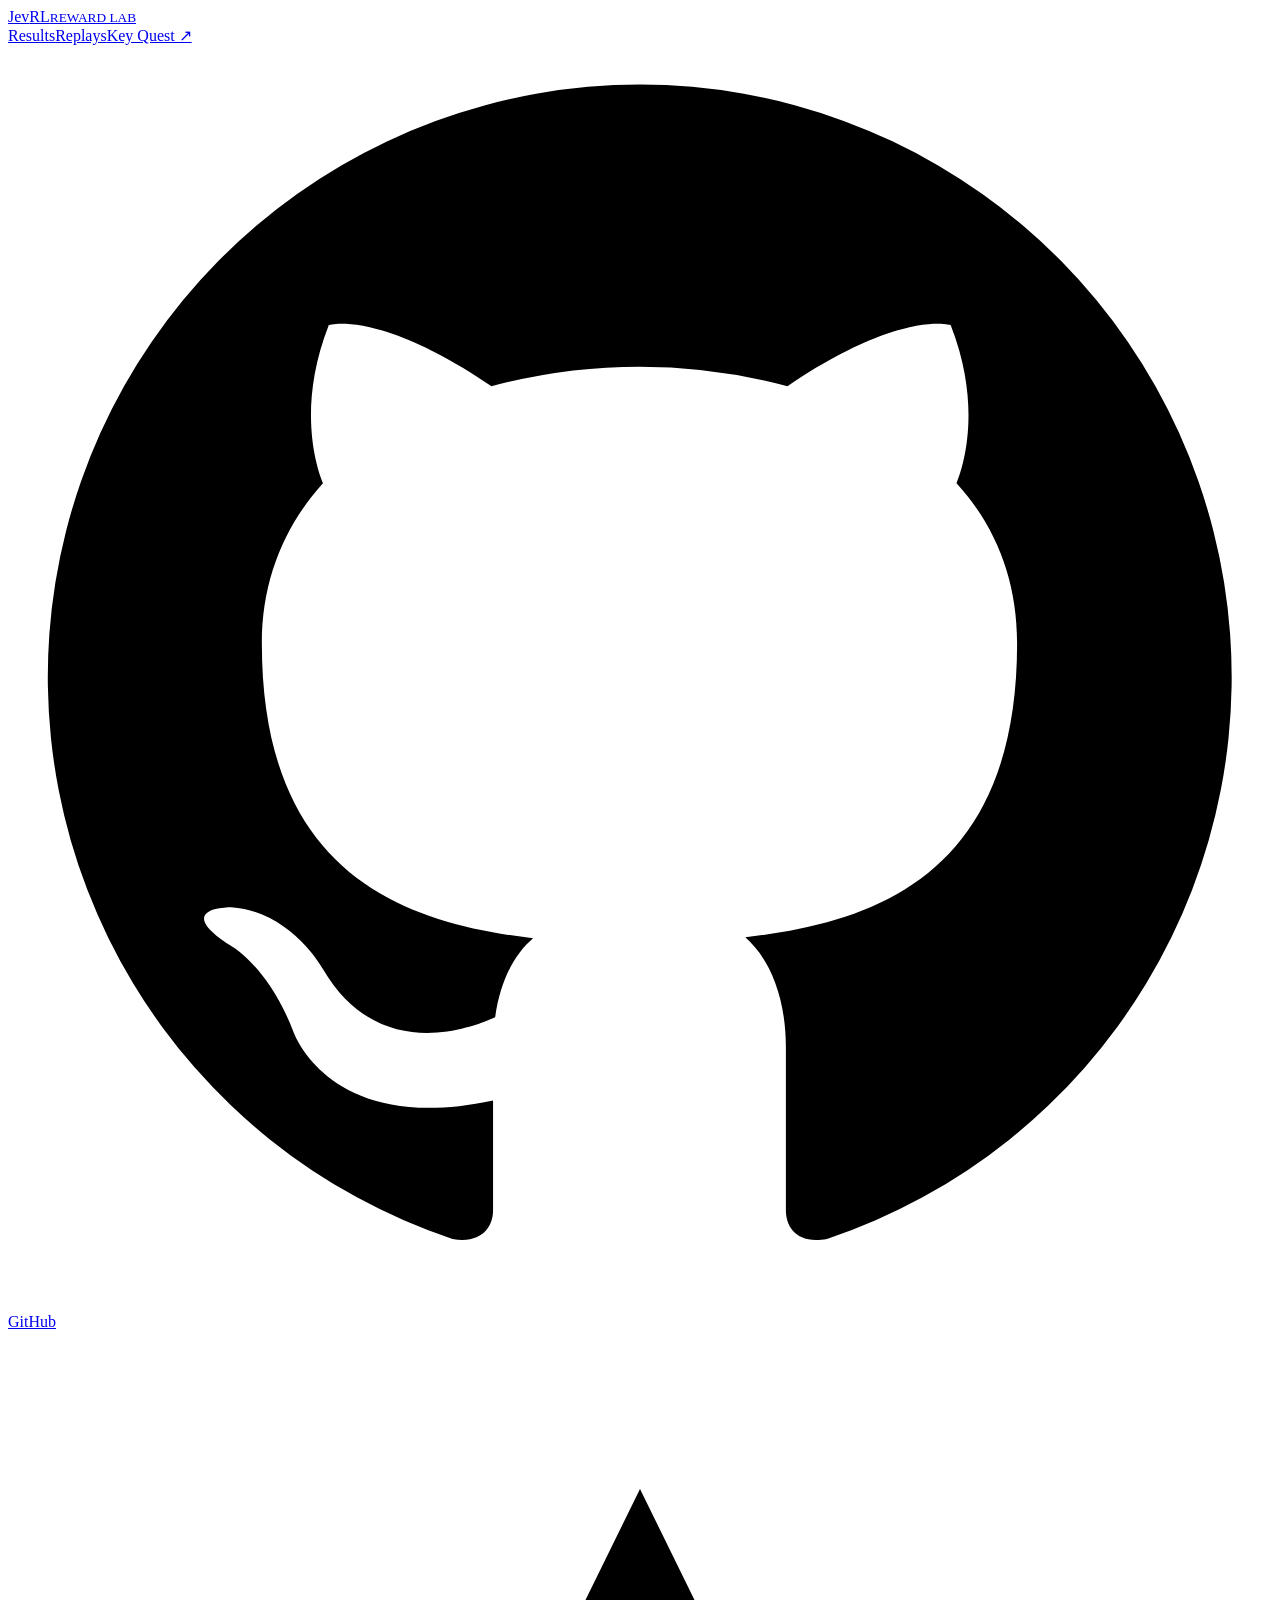
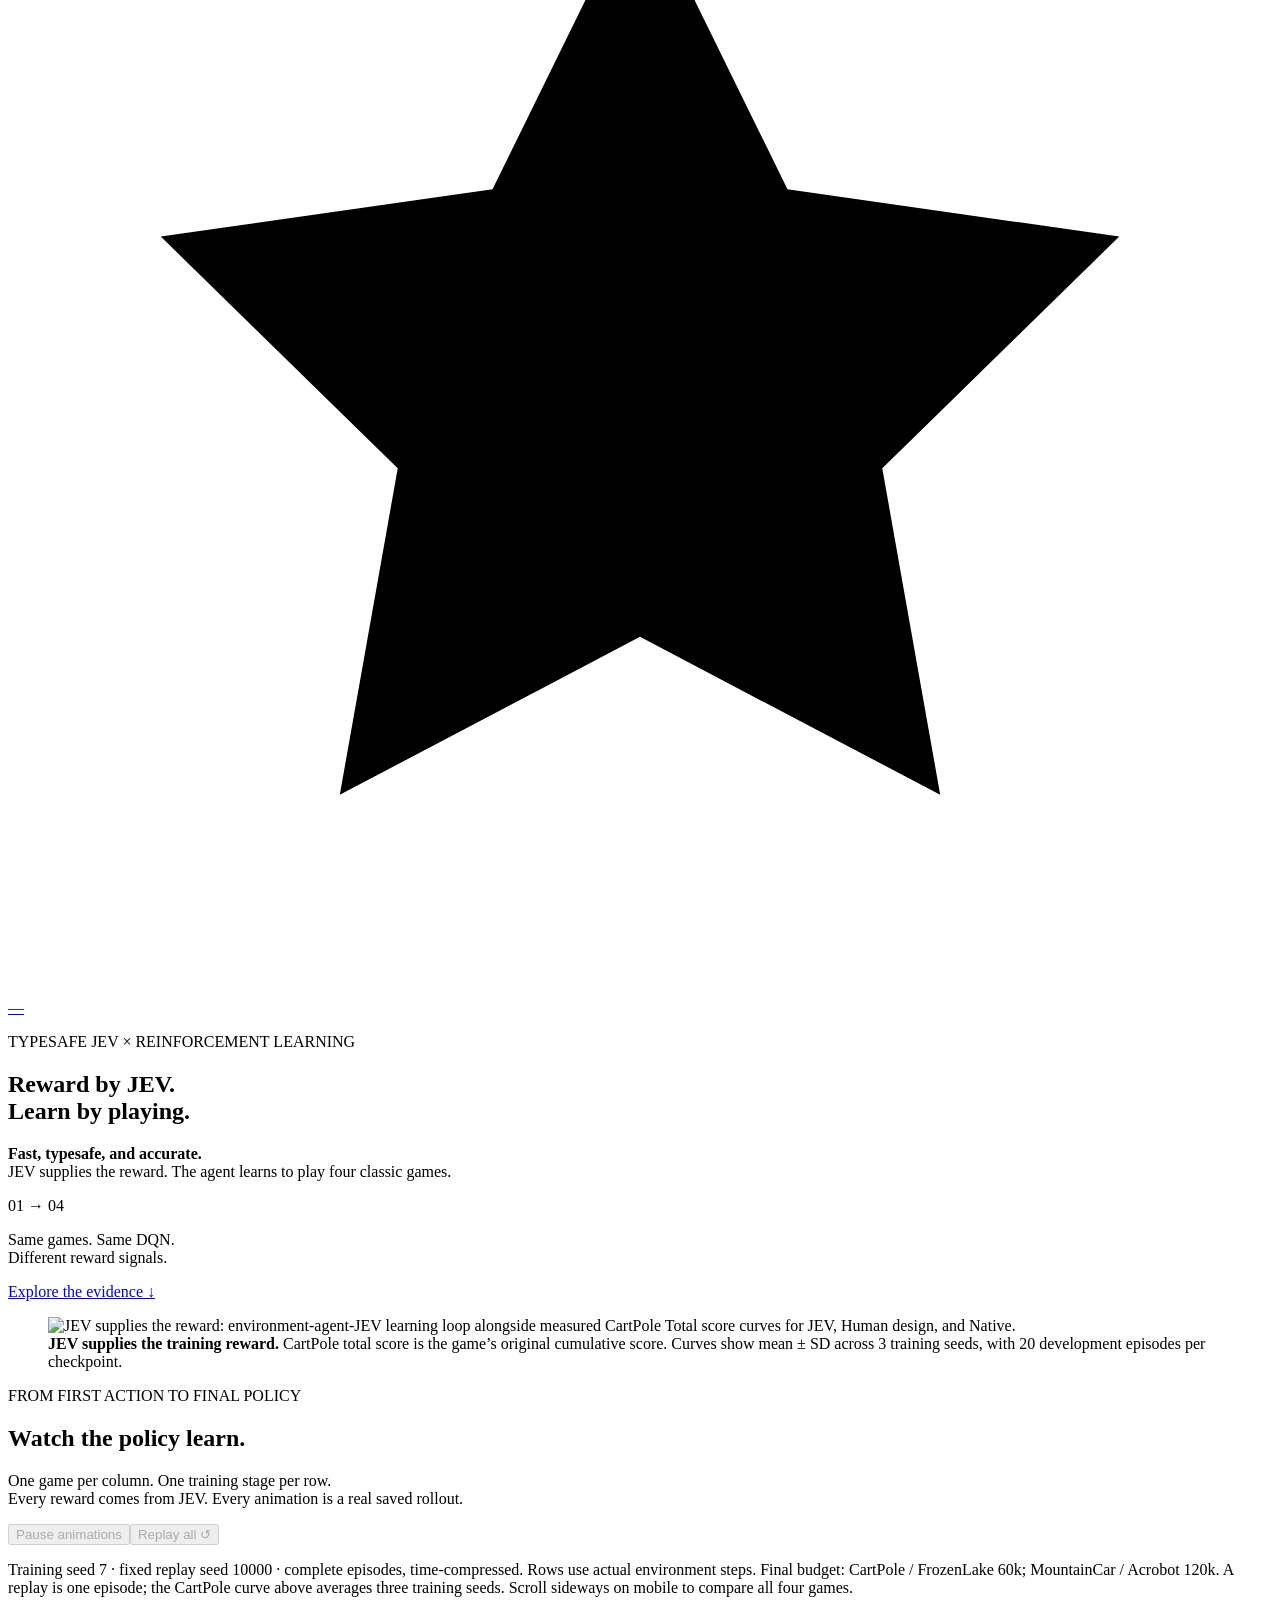
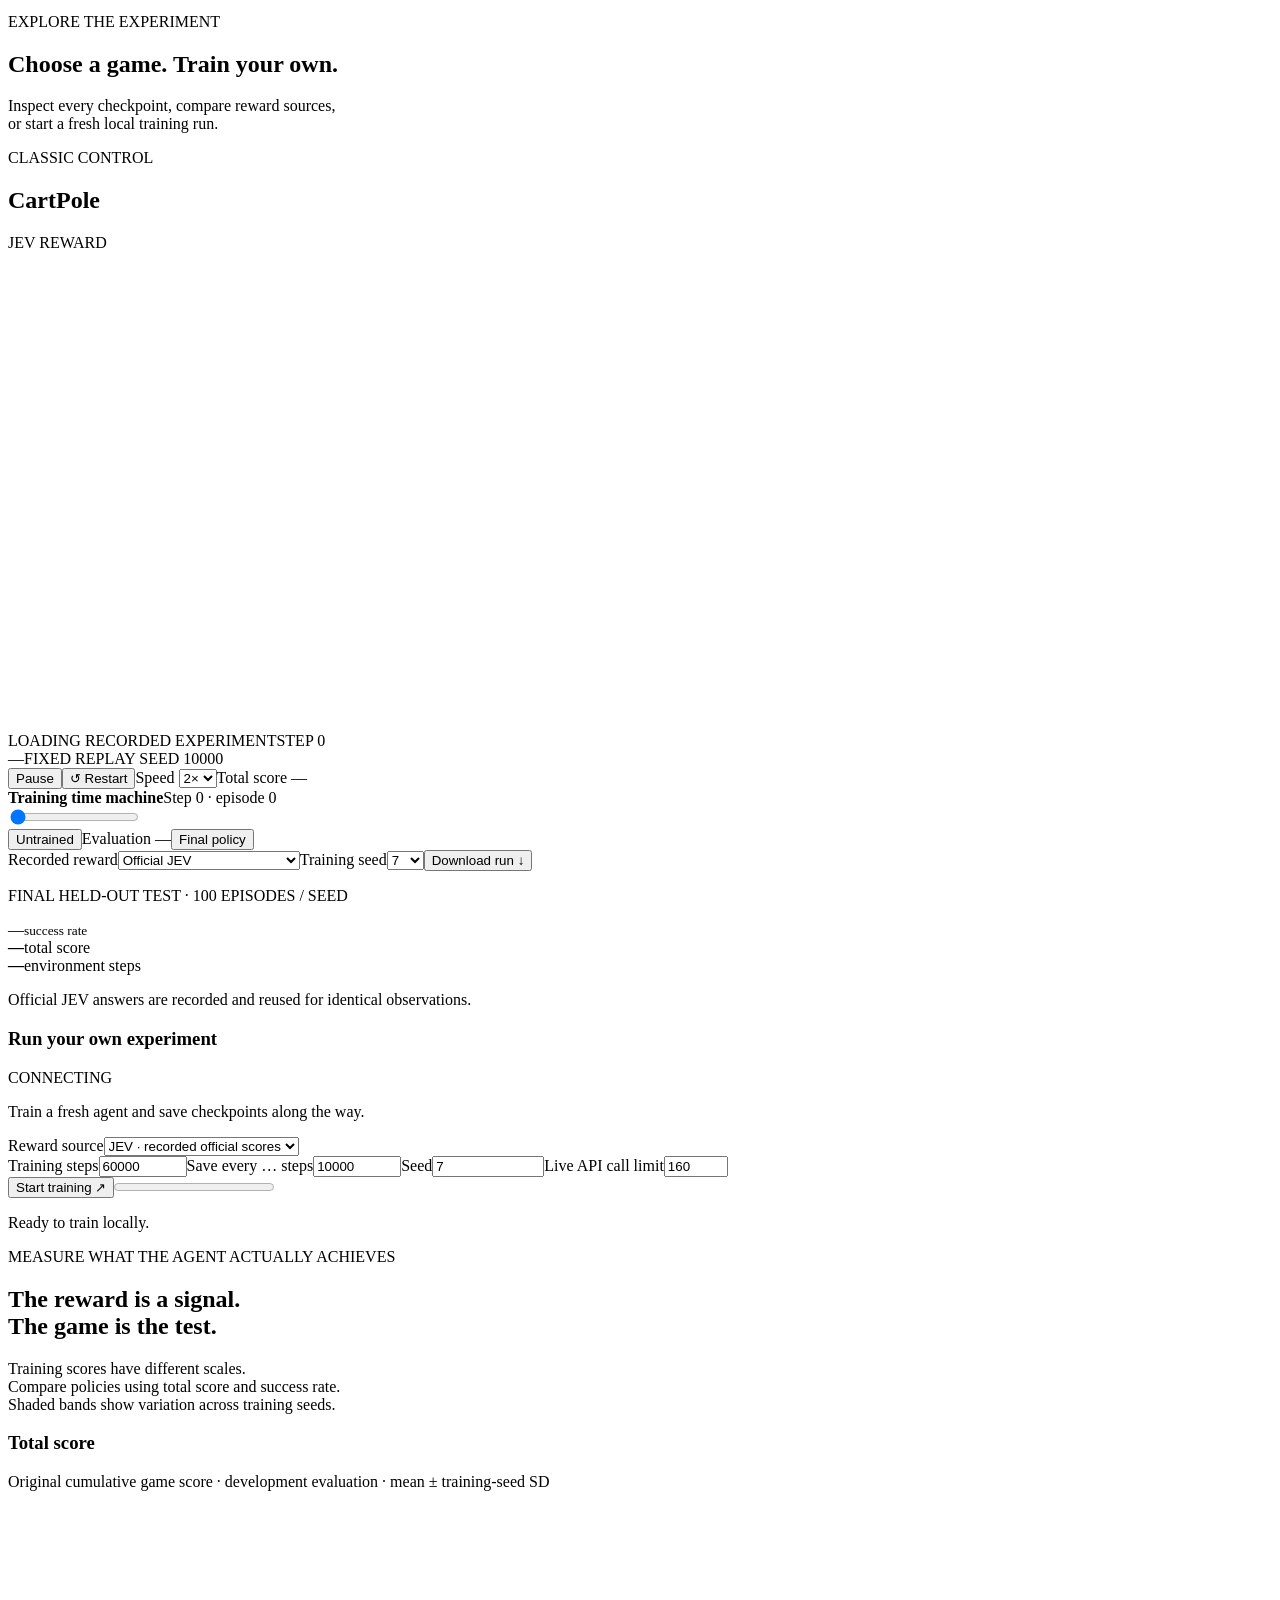
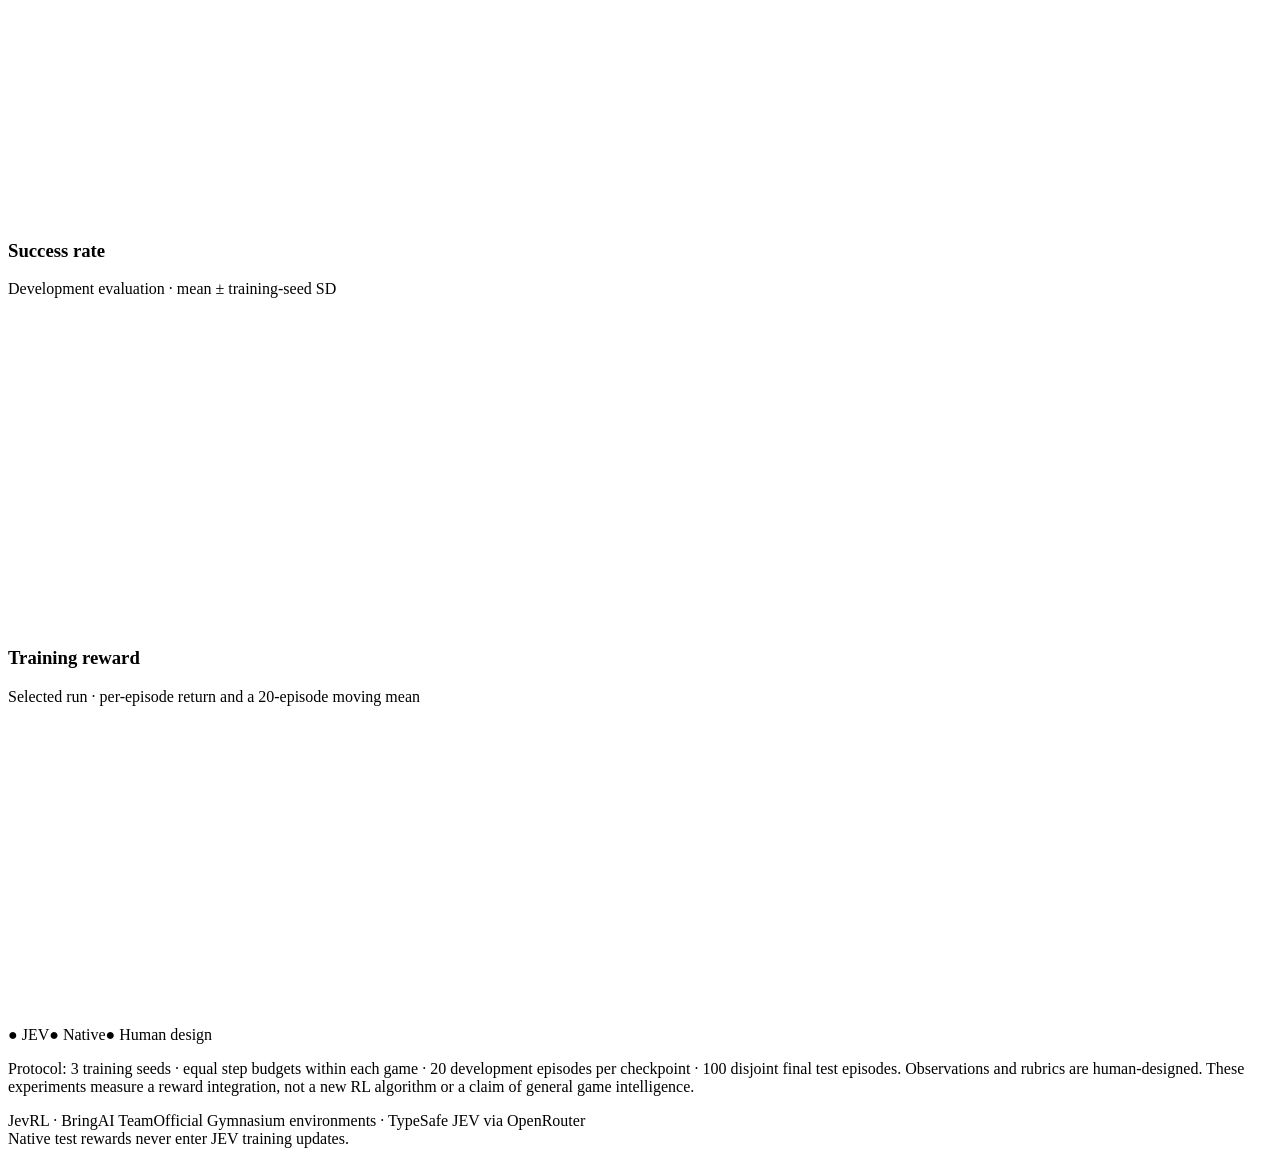
==== src/jev_reward/static/classic/index.html @ 125eeda6 "Release JevRL with four classic games, JEV rewards and a live demo" ====
<!doctype html>
<html lang="en">
<head><meta charset="utf-8"><meta name="viewport" content="width=device-width,initial-scale=1"><meta name="theme-color" content="#f4f5ef"><title>JevRL — Four classic games. One reward judge.</title><link rel="stylesheet" href="/static/classic/style.css"><link rel="stylesheet" href="/static/classic/gallery.css"><link rel="stylesheet" href="/static/classic/github.css"></head>
<body>
<header><a class="brand" href="/">Jev<span>RL</span><small>REWARD LAB</small></a><nav><a href="#results-overview">Results</a><a href="#training-gallery">Replays</a><a href="/key-quest">Key Quest ↗</a></nav><a id="github-link" class="github-link" href="https://github.com/Bring-AI/jev-rl-reward" target="_blank" rel="noopener noreferrer" aria-label="JevRL on GitHub"><svg class="github-icon" viewBox="0 0 24 24" aria-hidden="true"><path d="M12 .75a11.25 11.25 0 0 0-3.56 21.92c.56.1.77-.24.77-.54v-2.09c-3.14.68-3.8-1.33-3.8-1.33-.51-1.3-1.25-1.65-1.25-1.65-1.03-.7.08-.69.08-.69 1.13.08 1.73 1.16 1.73 1.16 1 1.72 2.64 1.22 3.28.93.1-.73.39-1.22.72-1.5-2.51-.29-5.15-1.26-5.15-5.6 0-1.24.45-2.25 1.16-3.04-.12-.29-.5-1.44.11-3 0 0 .95-.3 3.09 1.16a10.8 10.8 0 0 1 5.62 0c2.15-1.46 3.1-1.16 3.1-1.16.61 1.56.23 2.71.11 3 .72.79 1.15 1.8 1.15 3.04 0 4.35-2.64 5.3-5.16 5.58.4.35.77 1.04.77 2.1v3.09c0 .3.2.65.78.54A11.25 11.25 0 0 0 12 .75Z"/></svg><span>GitHub</span><span class="github-stars"><svg viewBox="0 0 24 24" aria-hidden="true"><path d="m12 3 2.8 5.7 6.3.9-4.5 4.4 1.1 6.2-5.7-3-5.7 3 1.1-6.2-4.5-4.4 6.3-.9Z"/></svg><span id="github-stars" aria-live="polite">—</span></span></a></header>
<main>
<section class="intro"><div><p class="eyebrow">TYPESAFE JEV × REINFORCEMENT LEARNING</p><h1>Reward by JEV.<br>Learn by playing<span>.</span></h1><p class="lead"><strong>Fast, typesafe, and accurate.</strong><br>JEV supplies the reward. The agent learns to play four classic games.</p></div><div class="intro-note"><span>01 → 04</span><p>Same games. Same DQN.<br>Different reward signals.</p><a href="#results">Explore the evidence ↓</a></div></section>
<section class="reward-story" aria-label="How JEV provides the learning reward">
<figure id="results-overview"><img id="reward-flow" src="/static/classic/media/jevrl-cartpole.png" width="3060" height="930" alt="JEV supplies the reward: environment-agent-JEV learning loop alongside measured CartPole Total score curves for JEV, Human design, and Native."><figcaption><strong>JEV supplies the training reward.</strong> CartPole total score is the game’s original cumulative score. Curves show mean ± SD across 3 training seeds, with 20 development episodes per checkpoint.</figcaption></figure>
</section>
<section class="gallery-section" id="training-gallery" aria-labelledby="gallery-title">
<div class="section-heading"><div><p class="eyebrow">FROM FIRST ACTION TO FINAL POLICY</p><h2 id="gallery-title">Watch the policy learn.</h2><p>One game per column. One training stage per row.<br>Every reward comes from JEV. Every animation is a real saved rollout.</p></div><div class="gallery-controls"><button id="gallery-toggle" type="button" aria-pressed="false" disabled>Pause animations</button><button id="gallery-restart" type="button" disabled>Replay all ↺</button></div></div>
<div class="gallery-scroll" role="region" aria-label="Four-game training-stage comparison; scroll horizontally on small screens" tabindex="0"><table id="checkpoint-gallery" class="gallery-table" aria-label="Saved JEV policies at 0, 10000, 30000 and final training steps"></table></div>
<p id="gallery-error" class="gallery-error" role="alert" hidden></p>
<p class="gallery-note">Training seed 7 · fixed replay seed 10000 · complete episodes, time-compressed. Rows use actual environment steps. Final budget: CartPole / FrozenLake 60k; MountainCar / Acrobot 120k. A replay is one episode; the CartPole curve above averages three training seeds. Scroll sideways on mobile to compare all four games.</p>
</section>
<div class="lab-divider"><div><p class="eyebrow">EXPLORE THE EXPERIMENT</p><h2>Choose a game. Train your own.</h2></div><p>Inspect every checkpoint, compare reward sources,<br>or start a fresh local training run.</p></div>
<div id="games" class="games" role="tablist" aria-label="Choose a game"></div>
<section class="workspace">
<div class="arena-panel"><div class="panel-heading"><div><p class="eyebrow" id="env-id">CLASSIC CONTROL</p><h2 id="game-title">CartPole</h2></div><span id="provider-badge" class="pill">JEV REWARD</span></div><p id="objective" class="objective"></p>
<div class="arena"><canvas id="game-canvas" width="900" height="460" aria-label="Recorded game replay"></canvas><div class="arena-top"><span id="replay-label">LOADING RECORDED EXPERIMENT</span><span id="frame-number">STEP 0</span></div><div class="arena-bottom"><span id="outcome">—</span><span id="replay-seed">FIXED REPLAY SEED 10000</span></div></div>
<div class="playback"><button id="play-pause" aria-label="Pause playback">Pause</button><button id="restart">↺ Restart</button><label>Speed <select id="speed"><option value="1">1×</option><option value="2" selected>2×</option><option value="5">5×</option></select></label><span id="replay-return">Total score —</span></div>
<div class="timeline"><div><strong>Training time machine</strong><span id="checkpoint-label">Step 0 · episode 0</span></div><input id="checkpoint" type="range" min="0" max="0" value="0" aria-label="Training checkpoint"><div class="timeline-end"><button id="before">Untrained</button><span id="checkpoint-metric">Evaluation —</span><button id="after">Final policy</button></div></div>
<div class="selectors"><label>Recorded reward<select id="recorded-provider"><option value="jev">Official JEV</option><option value="native">Native environment reward</option><option value="rules">Human design</option></select></label><label>Training seed<select id="recorded-seed"><option>7</option><option>19</option><option>42</option></select></label><button id="download">Download run ↓</button></div>
</div>
<aside><section class="stats-panel"><p id="test-label" class="eyebrow">FINAL HELD-OUT TEST · 100 EPISODES / SEED</p><div class="stat-main"><span id="success">—</span><small>success rate</small></div><div class="stat-grid"><div><strong id="native-return">—</strong><span>total score</span></div><div><strong id="steps-budget">—</strong><span>environment steps</span></div></div><p id="success-definition" class="muted"></p><div class="score-note"><span class="dot"></span><p id="score-source">Official JEV answers are recorded and reused for identical observations.</p></div></section>
<section class="training-panel"><div class="panel-heading"><h3>Run your own experiment</h3><span class="tiny" id="backend-status">CONNECTING</span></div><p class="muted">Train a fresh agent and save checkpoints along the way.</p><label>Reward source<select id="train-provider"><option value="recorded">JEV · recorded official scores</option><option value="rules">Human design · no API</option><option value="native">Native environment reward</option><option value="live">JEV · live API</option></select></label><div class="input-grid"><label>Training steps<input id="train-steps" type="number" min="32" max="2000000" value="60000"></label><label>Save every … steps<input id="save-every" type="number" min="16" max="2000000" value="10000"></label><label>Seed<input id="train-seed" type="number" min="0" max="4294967295" value="7"></label><label>Live API call limit<input id="max-calls" type="number" min="1" max="2000" value="160"></label></div><button id="train" class="primary">Start training ↗</button><button id="stop" class="stop" hidden>Stop & save progress</button><progress id="progress" max="1" value="0"></progress><p id="training-status" class="muted">Ready to train locally.</p><p id="error" role="alert" hidden></p></section></aside>
</section>
<section id="results" class="results"><div class="section-heading"><div><p class="eyebrow">MEASURE WHAT THE AGENT ACTUALLY ACHIEVES</p><h2>The reward is a signal.<br>The game is the test.</h2></div><p>Training scores have different scales.<br>Compare policies using total score and success rate.<br>Shaded bands show variation across training seeds.</p></div><div class="chart-grid"><article><h3>Total score</h3><p>Original cumulative game score · development evaluation · mean ± training-seed SD</p><canvas id="return-chart" width="800" height="310"></canvas></article><article><h3>Success rate</h3><p>Development evaluation · mean ± training-seed SD</p><canvas id="success-chart" width="800" height="310"></canvas></article><article class="wide"><h3>Training reward</h3><p id="reward-caption">Selected run · per-episode return and a 20-episode moving mean</p><canvas id="reward-chart" width="1600" height="300"></canvas></article></div><div class="legend"><span class="jev">● JEV</span><span class="native">● Native</span><span class="rules">● Human design</span></div><p class="method-note">Protocol: 3 training seeds · equal step budgets within each game · 20 development episodes per checkpoint · 100 disjoint final test episodes. Observations and rubrics are human-designed. These experiments measure a reward integration, not a new RL algorithm or a claim of general game intelligence.</p></section>
<footer><span>JevRL · BringAI Team</span><span>Official Gymnasium environments · TypeSafe JEV via OpenRouter<br>Native test rewards never enter JEV training updates.</span></footer>
</main><script src="/static/classic/gallery.js" defer></script><script src="/static/classic/app.js" defer></script><script src="/static/classic/github.js" defer></script></body></html>
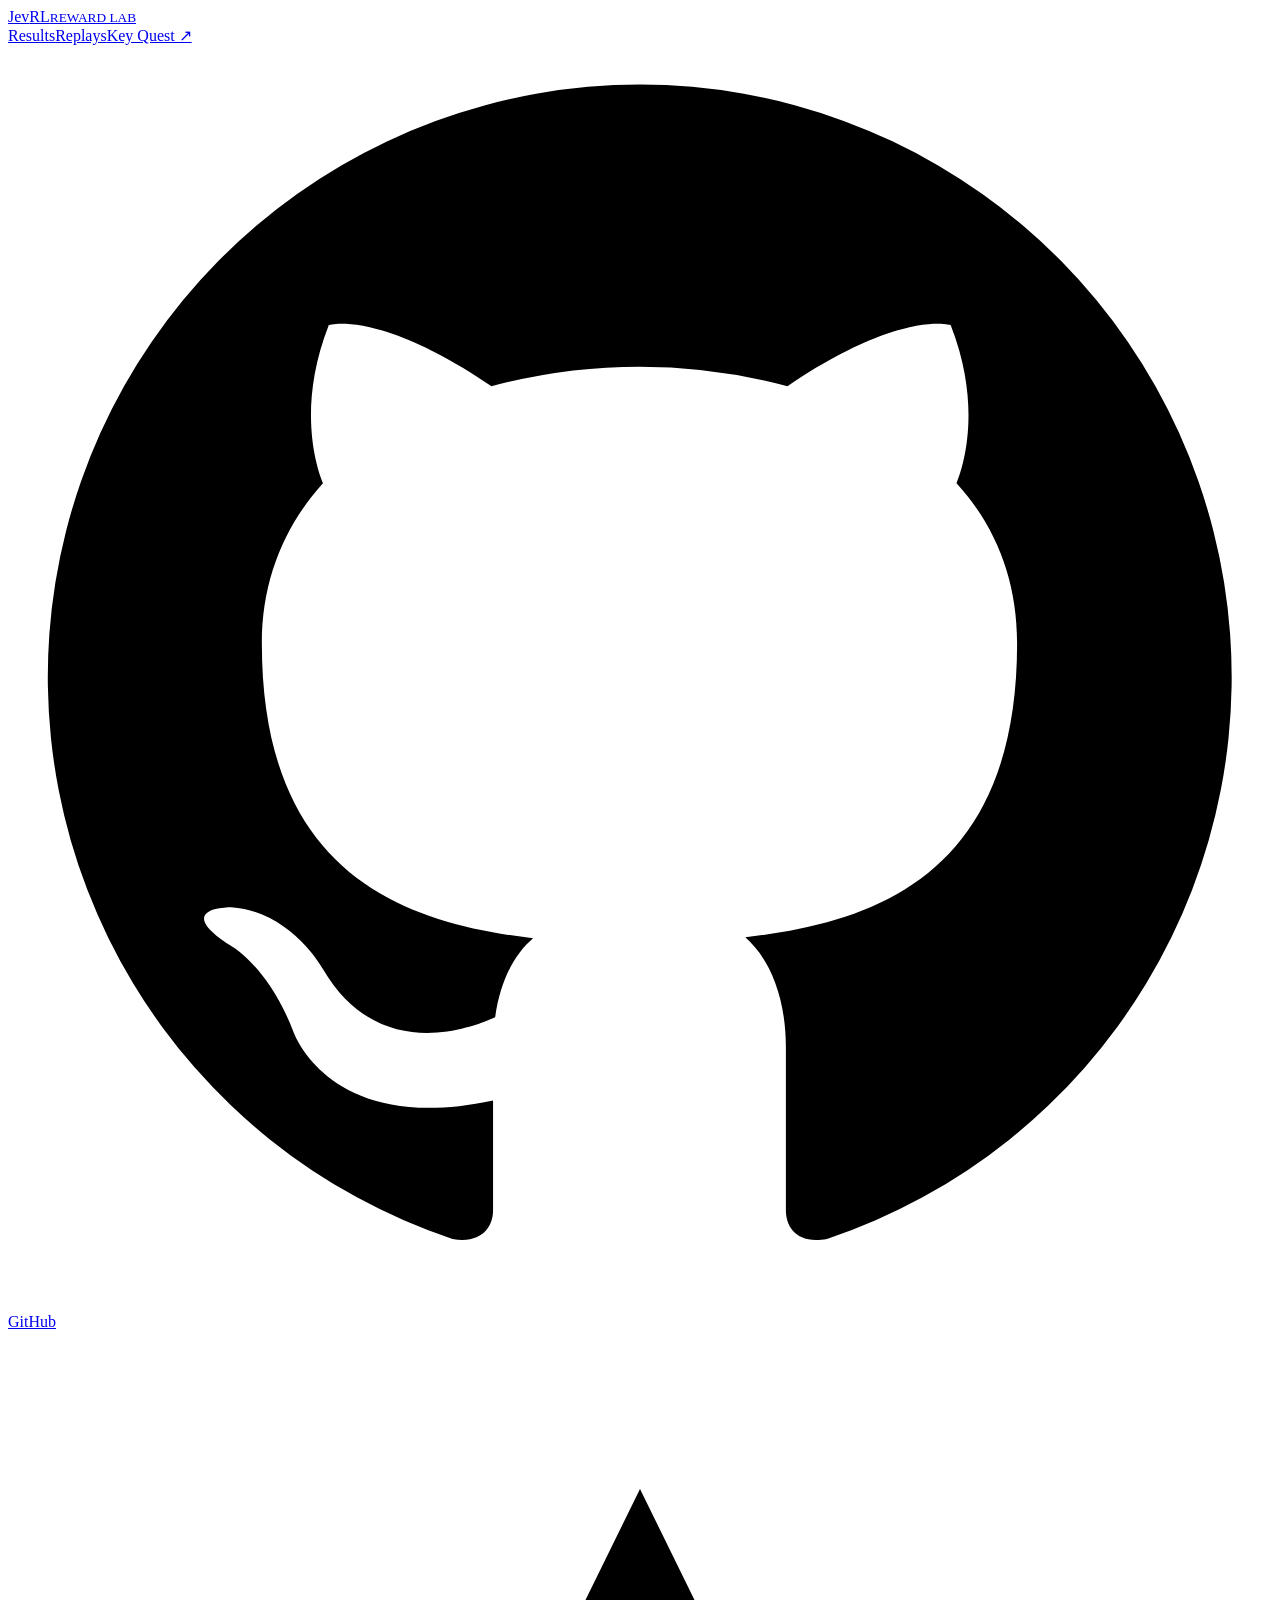
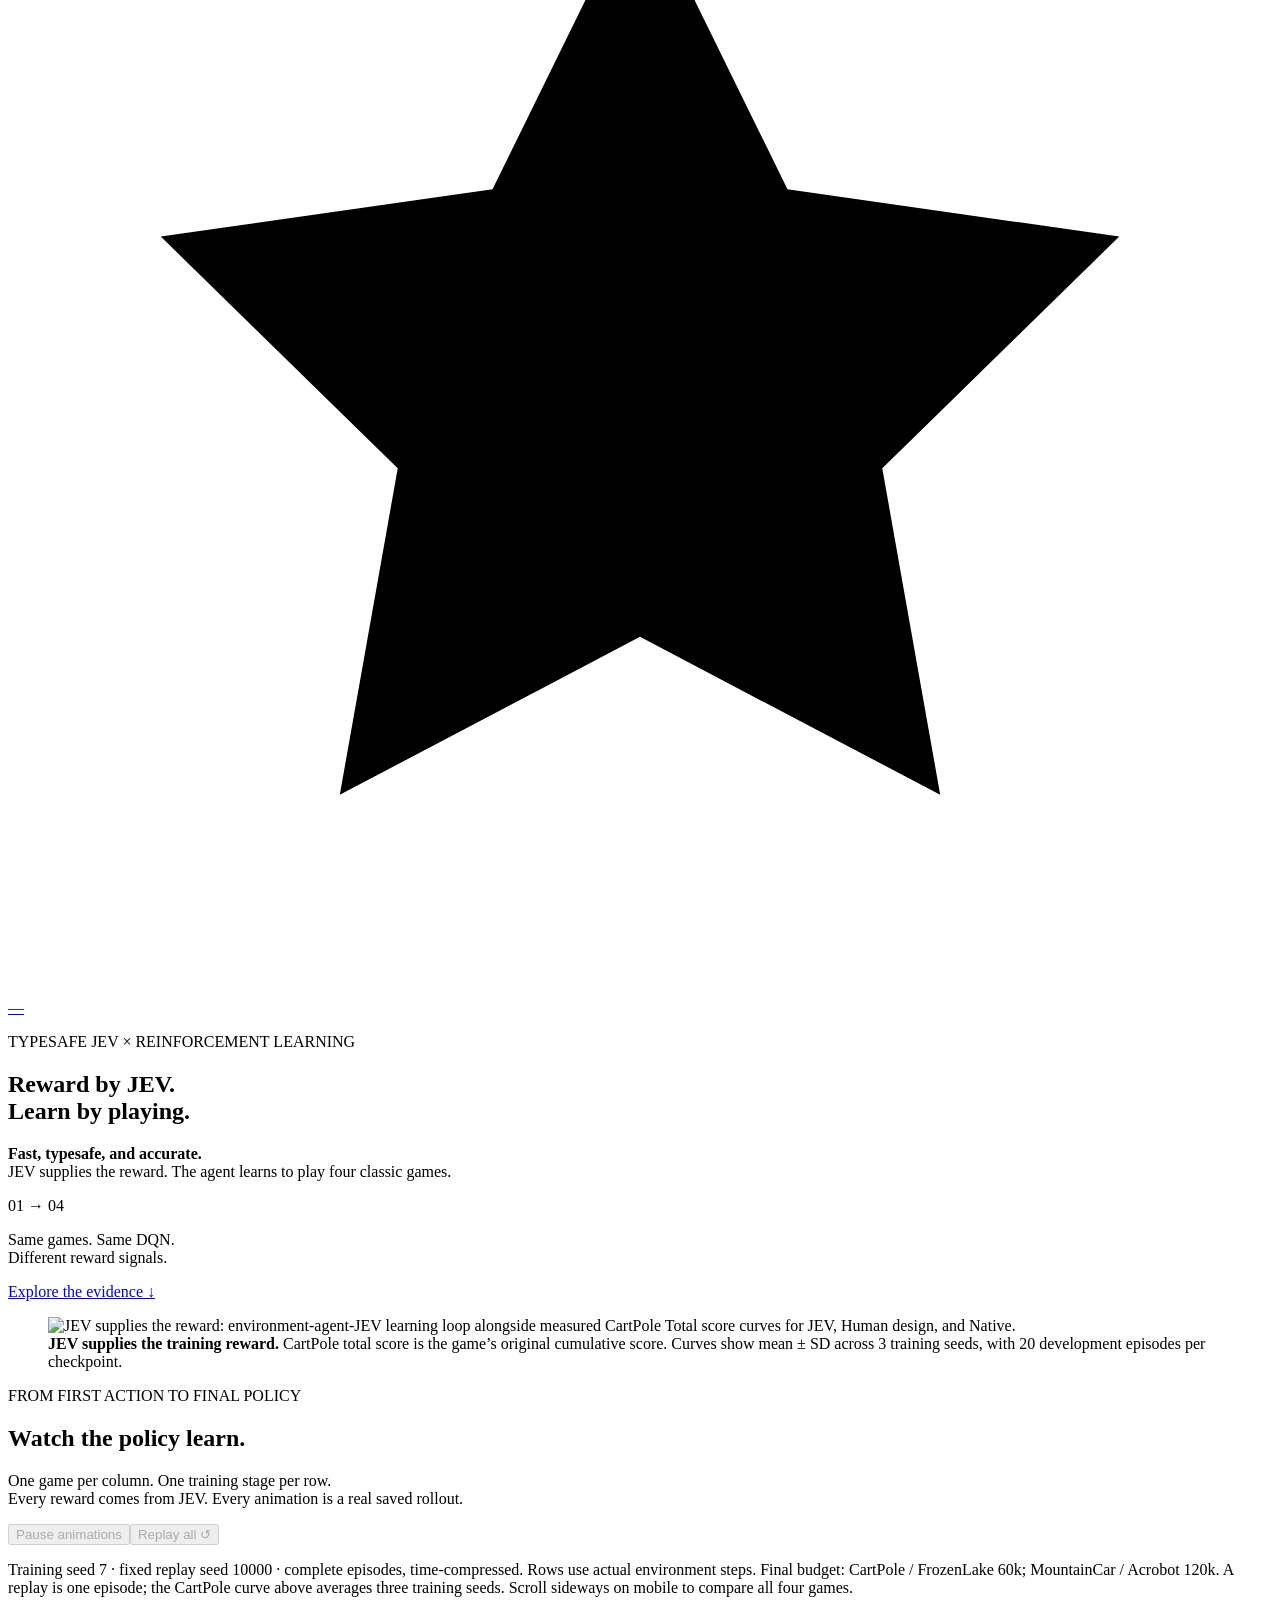
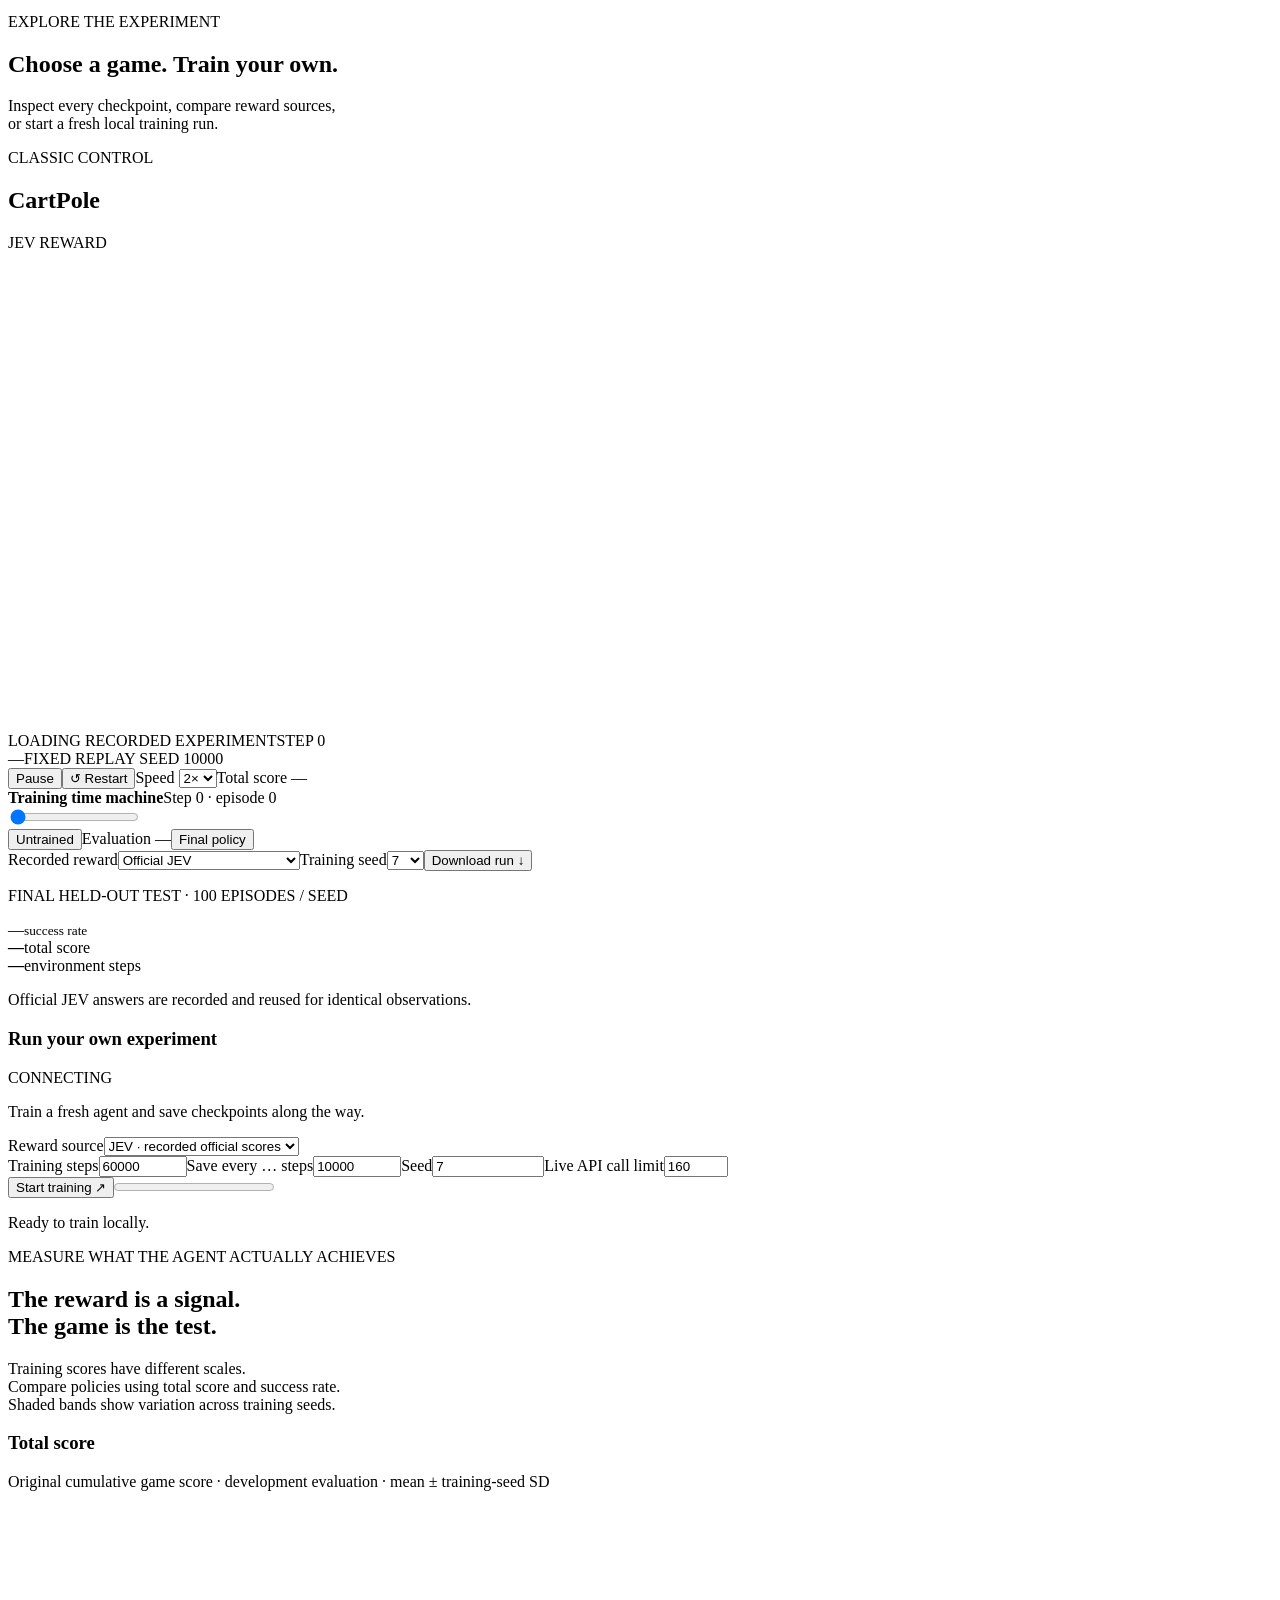
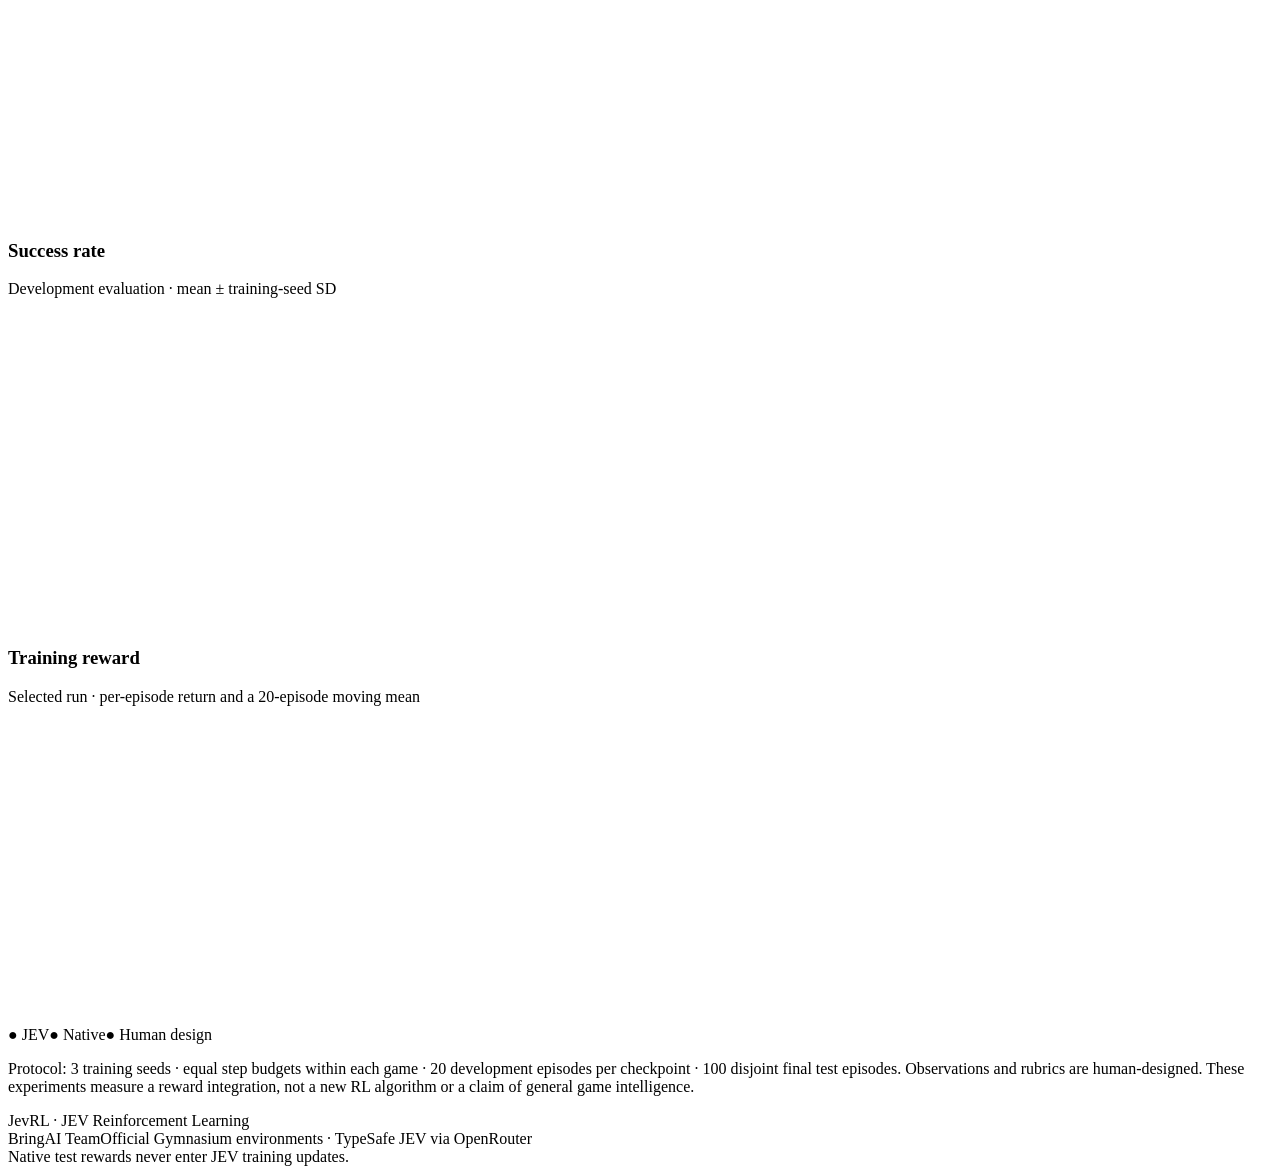
==== commit 6f6de49b: "Rename the project to jev-rl and use JEV Reinforcement Learning branding" ====
--- a/src/jev_reward/static/classic/index.html
+++ b/src/jev_reward/static/classic/index.html
@@ -1,8 +1,8 @@
 <!doctype html>
 <html lang="en">
-<head><meta charset="utf-8"><meta name="viewport" content="width=device-width,initial-scale=1"><meta name="theme-color" content="#f4f5ef"><title>JevRL — Four classic games. One reward judge.</title><link rel="stylesheet" href="/static/classic/style.css"><link rel="stylesheet" href="/static/classic/gallery.css"><link rel="stylesheet" href="/static/classic/github.css"></head>
+<head><meta charset="utf-8"><meta name="viewport" content="width=device-width,initial-scale=1"><meta name="theme-color" content="#f4f5ef"><title>JevRL — JEV Reinforcement Learning</title><link rel="stylesheet" href="/static/classic/style.css"><link rel="stylesheet" href="/static/classic/gallery.css"><link rel="stylesheet" href="/static/classic/github.css"></head>
 <body>
-<header><a class="brand" href="/">Jev<span>RL</span><small>REWARD LAB</small></a><nav><a href="#results-overview">Results</a><a href="#training-gallery">Replays</a><a href="/key-quest">Key Quest ↗</a></nav><a id="github-link" class="github-link" href="https://github.com/Bring-AI/jev-rl-reward" target="_blank" rel="noopener noreferrer" aria-label="JevRL on GitHub"><svg class="github-icon" viewBox="0 0 24 24" aria-hidden="true"><path d="M12 .75a11.25 11.25 0 0 0-3.56 21.92c.56.1.77-.24.77-.54v-2.09c-3.14.68-3.8-1.33-3.8-1.33-.51-1.3-1.25-1.65-1.25-1.65-1.03-.7.08-.69.08-.69 1.13.08 1.73 1.16 1.73 1.16 1 1.72 2.64 1.22 3.28.93.1-.73.39-1.22.72-1.5-2.51-.29-5.15-1.26-5.15-5.6 0-1.24.45-2.25 1.16-3.04-.12-.29-.5-1.44.11-3 0 0 .95-.3 3.09 1.16a10.8 10.8 0 0 1 5.62 0c2.15-1.46 3.1-1.16 3.1-1.16.61 1.56.23 2.71.11 3 .72.79 1.15 1.8 1.15 3.04 0 4.35-2.64 5.3-5.16 5.58.4.35.77 1.04.77 2.1v3.09c0 .3.2.65.78.54A11.25 11.25 0 0 0 12 .75Z"/></svg><span>GitHub</span><span class="github-stars"><svg viewBox="0 0 24 24" aria-hidden="true"><path d="m12 3 2.8 5.7 6.3.9-4.5 4.4 1.1 6.2-5.7-3-5.7 3 1.1-6.2-4.5-4.4 6.3-.9Z"/></svg><span id="github-stars" aria-live="polite">—</span></span></a></header>
+<header><a class="brand" href="/" title="JEV Reinforcement Learning">Jev<span>RL</span><small>REWARD LAB</small></a><nav><a href="#results-overview">Results</a><a href="#training-gallery">Replays</a><a href="/key-quest">Key Quest ↗</a></nav><a id="github-link" class="github-link" href="https://github.com/Bring-AI/jev-rl" target="_blank" rel="noopener noreferrer" aria-label="JevRL on GitHub"><svg class="github-icon" viewBox="0 0 24 24" aria-hidden="true"><path d="M12 .75a11.25 11.25 0 0 0-3.56 21.92c.56.1.77-.24.77-.54v-2.09c-3.14.68-3.8-1.33-3.8-1.33-.51-1.3-1.25-1.65-1.25-1.65-1.03-.7.08-.69.08-.69 1.13.08 1.73 1.16 1.73 1.16 1 1.72 2.64 1.22 3.28.93.1-.73.39-1.22.72-1.5-2.51-.29-5.15-1.26-5.15-5.6 0-1.24.45-2.25 1.16-3.04-.12-.29-.5-1.44.11-3 0 0 .95-.3 3.09 1.16a10.8 10.8 0 0 1 5.62 0c2.15-1.46 3.1-1.16 3.1-1.16.61 1.56.23 2.71.11 3 .72.79 1.15 1.8 1.15 3.04 0 4.35-2.64 5.3-5.16 5.58.4.35.77 1.04.77 2.1v3.09c0 .3.2.65.78.54A11.25 11.25 0 0 0 12 .75Z"/></svg><span>GitHub</span><span class="github-stars"><svg viewBox="0 0 24 24" aria-hidden="true"><path d="m12 3 2.8 5.7 6.3.9-4.5 4.4 1.1 6.2-5.7-3-5.7 3 1.1-6.2-4.5-4.4 6.3-.9Z"/></svg><span id="github-stars" aria-live="polite">—</span></span></a></header>
 <main>
 <section class="intro"><div><p class="eyebrow">TYPESAFE JEV × REINFORCEMENT LEARNING</p><h1>Reward by JEV.<br>Learn by playing<span>.</span></h1><p class="lead"><strong>Fast, typesafe, and accurate.</strong><br>JEV supplies the reward. The agent learns to play four classic games.</p></div><div class="intro-note"><span>01 → 04</span><p>Same games. Same DQN.<br>Different reward signals.</p><a href="#results">Explore the evidence ↓</a></div></section>
 <section class="reward-story" aria-label="How JEV provides the learning reward">
@@ -27,5 +27,5 @@
 <section class="training-panel"><div class="panel-heading"><h3>Run your own experiment</h3><span class="tiny" id="backend-status">CONNECTING</span></div><p class="muted">Train a fresh agent and save checkpoints along the way.</p><label>Reward source<select id="train-provider"><option value="recorded">JEV · recorded official scores</option><option value="rules">Human design · no API</option><option value="native">Native environment reward</option><option value="live">JEV · live API</option></select></label><div class="input-grid"><label>Training steps<input id="train-steps" type="number" min="32" max="2000000" value="60000"></label><label>Save every … steps<input id="save-every" type="number" min="16" max="2000000" value="10000"></label><label>Seed<input id="train-seed" type="number" min="0" max="4294967295" value="7"></label><label>Live API call limit<input id="max-calls" type="number" min="1" max="2000" value="160"></label></div><button id="train" class="primary">Start training ↗</button><button id="stop" class="stop" hidden>Stop & save progress</button><progress id="progress" max="1" value="0"></progress><p id="training-status" class="muted">Ready to train locally.</p><p id="error" role="alert" hidden></p></section></aside>
 </section>
 <section id="results" class="results"><div class="section-heading"><div><p class="eyebrow">MEASURE WHAT THE AGENT ACTUALLY ACHIEVES</p><h2>The reward is a signal.<br>The game is the test.</h2></div><p>Training scores have different scales.<br>Compare policies using total score and success rate.<br>Shaded bands show variation across training seeds.</p></div><div class="chart-grid"><article><h3>Total score</h3><p>Original cumulative game score · development evaluation · mean ± training-seed SD</p><canvas id="return-chart" width="800" height="310"></canvas></article><article><h3>Success rate</h3><p>Development evaluation · mean ± training-seed SD</p><canvas id="success-chart" width="800" height="310"></canvas></article><article class="wide"><h3>Training reward</h3><p id="reward-caption">Selected run · per-episode return and a 20-episode moving mean</p><canvas id="reward-chart" width="1600" height="300"></canvas></article></div><div class="legend"><span class="jev">● JEV</span><span class="native">● Native</span><span class="rules">● Human design</span></div><p class="method-note">Protocol: 3 training seeds · equal step budgets within each game · 20 development episodes per checkpoint · 100 disjoint final test episodes. Observations and rubrics are human-designed. These experiments measure a reward integration, not a new RL algorithm or a claim of general game intelligence.</p></section>
-<footer><span>JevRL · BringAI Team</span><span>Official Gymnasium environments · TypeSafe JEV via OpenRouter<br>Native test rewards never enter JEV training updates.</span></footer>
+<footer><span>JevRL · JEV Reinforcement Learning<br>BringAI Team</span><span>Official Gymnasium environments · TypeSafe JEV via OpenRouter<br>Native test rewards never enter JEV training updates.</span></footer>
 </main><script src="/static/classic/gallery.js" defer></script><script src="/static/classic/app.js" defer></script><script src="/static/classic/github.js" defer></script></body></html>
